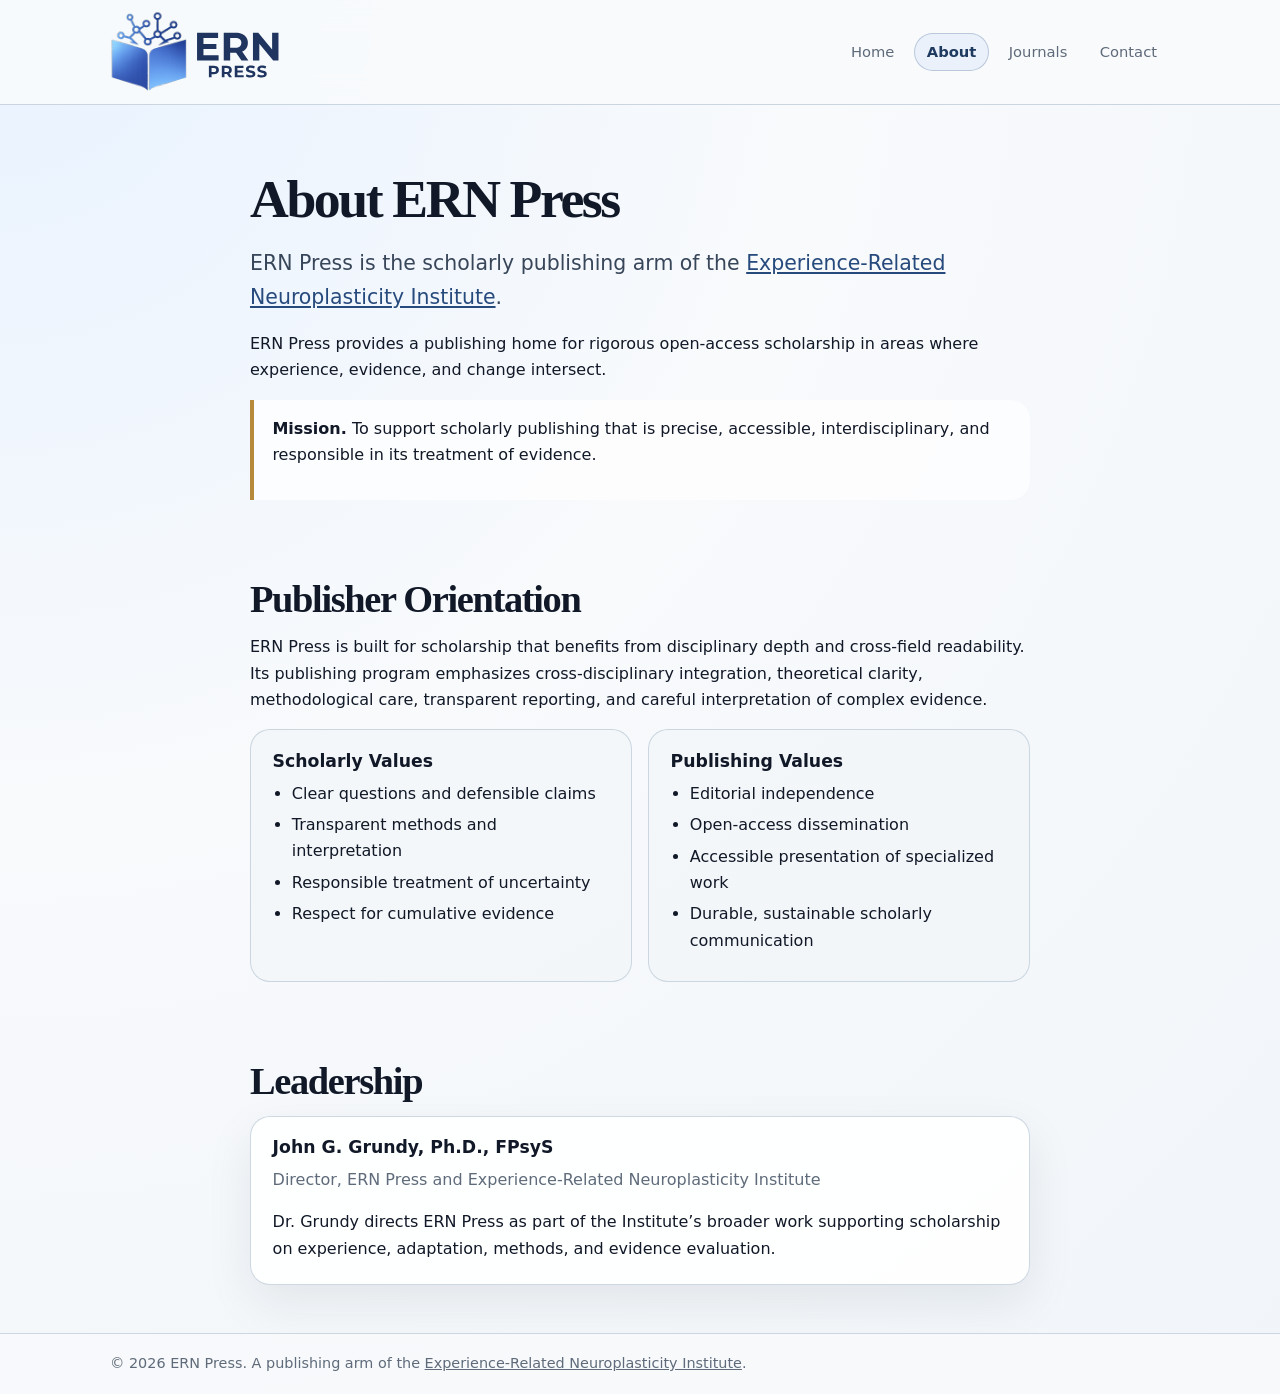
==== about.html @ b1ec0b57 "Add files via upload" ====
<!DOCTYPE html>
<html lang="en">
<head>
<meta charset="utf-8">
<title>About | ERN Press</title>
<meta name="viewport" content="width=device-width, initial-scale=1">
<meta name="description" content="About ERN Press, the scholarly publishing arm of the Experience-Related Neuroplasticity Institute.">
<link rel="stylesheet" href="styles.css?v=20260714">
<link rel="icon" type="image/png" href="images/favicon.png">
<link rel="apple-touch-icon" href="images/apple-touch-icon.png">
<link rel="canonical" href="https://ernpress.com/about.html">
</head>
<body>
<div class="page">
<header class="header">
<div class="header-inner">
<a href="index.html" class="brand-link" aria-label="ERN Press home">
<div class="brand">
<img class="brand-logo" src="images/ERN_Press_Final.svg" alt="ERN Press logo">
</div>
</a>
<button class="nav-toggle" type="button" aria-controls="site-nav" aria-expanded="false">Menu</button>
<nav class="nav" id="site-nav" aria-label="Primary">
<a href="index.html">Home</a>
<a class="active" href="about.html" aria-current="page">About</a>
<a href="publishing.html">Journals</a>
<a href="contact.html">Contact</a>
</nav>
</div>
</header>
<main>
<section class="section section-narrow">
<h1>About ERN Press</h1>
<p class="lead">ERN Press is the scholarly publishing arm of the <a href="https://erninstitute.com/">Experience-Related Neuroplasticity Institute</a>.</p>
<p>ERN Press provides a publishing home for rigorous open-access scholarship in areas where experience, evidence, and change intersect.</p>
<div class="callout">
<p><strong>Mission.</strong> To support scholarly publishing that is precise, accessible, interdisciplinary, and responsible in its treatment of evidence.</p>
</div>
</section>

<section class="section section-narrow section-tight">
<h2>Publisher Orientation</h2>
<p>ERN Press is built for scholarship that benefits from disciplinary depth and cross-field readability. Its publishing program emphasizes cross-disciplinary integration, theoretical clarity, methodological care, transparent reporting, and careful interpretation of complex evidence.</p>
<div class="grid-2">
<div class="card card-soft">
<h3>Scholarly Values</h3>
<ul>
<li>Clear questions and defensible claims</li>
<li>Transparent methods and interpretation</li>
<li>Responsible treatment of uncertainty</li>
<li>Respect for cumulative evidence</li>
</ul>
</div>
<div class="card card-soft">
<h3>Publishing Values</h3>
<ul>
<li>Editorial independence</li>
<li>Open-access dissemination</li>
<li>Accessible presentation of specialized work</li>
<li>Durable, sustainable scholarly communication</li>
</ul>
</div>
</div>
</section>

<section class="section section-narrow section-tight">
<h2>Leadership</h2>
<div class="card">
<h3>John G. Grundy, Ph.D., FPsyS</h3>
<p class="muted">Director, ERN Press and Experience-Related Neuroplasticity Institute</p>
<p>Dr. Grundy directs ERN Press as part of the Institute’s broader work supporting scholarship on experience, adaptation, methods, and evidence evaluation.</p>
</div>
</section>
</main>
<footer class="footer">
<div class="footer-inner">
<span>© <span id="year"></span> ERN Press. A publishing arm of the <a href="https://erninstitute.com/">Experience-Related Neuroplasticity Institute</a>.</span>
</div>
</footer>
</div>
<script src="site.js"></script>
</body>
</html>
---- styles.css ----
:root {
  --bg: #f8fafc;
  --surface: #ffffff;
  --surface-soft: #f1f5f9;
  --border: #dbe3ee;
  --border-strong: #bfccd9;
  --text: #111827;
  --muted: #5f6b7a;
  --accent: #274A7D;
  --accent-dark: #1e3a5f;
  --accent-soft: #eaf1fb;
  --gold: #b68a3a;
  --max-width: 1100px;
  --radius: 20px;
  --radius-pill: 999px;
  --shadow: 0 18px 48px rgba(15, 23, 42, 0.08);
}

* { box-sizing: border-box; }

html {
  margin: 0;
  padding: 0;
  overflow-x: hidden;
  overflow-y: scroll;
}

body {
  margin: 0;
  padding: 0;
  font-family: system-ui, -apple-system, BlinkMacSystemFont, "Segoe UI", sans-serif;
  background: radial-gradient(circle at top left, #e8f2ff 0, #f8fafc 42%, #f1f5f9 100%);
  color: var(--text);
  line-height: 1.65;
}

img { max-width: 100%; }

a { color: var(--accent); }

a:hover { color: var(--accent-dark); }

.page {
  min-height: 100vh;
  display: flex;
  flex-direction: column;
}

main { flex: 1; }

.header {
  position: sticky;
  top: 0;
  z-index: 20;
  backdrop-filter: blur(18px);
  background: rgba(248, 250, 252, 0.94);
  border-bottom: 1px solid rgba(191, 204, 217, 0.78);
}

.header-inner {
  max-width: var(--max-width);
  margin: 0 auto;
  padding: 0.7rem 1.25rem;
  display: flex;
  align-items: center;
  justify-content: space-between;
  gap: 1.25rem;
}

.brand-link {
  text-decoration: none;
  color: inherit;
  min-width: 0;
}

.brand {
  display: flex;
  align-items: center;
  gap: 0.9rem;
  min-width: 0;
}

.brand-logo {
  height: 82px;
  width: auto;
  display: block;
}

.brand-text {
  display: flex;
  flex-direction: column;
  line-height: 1.12;
}

.brand-line-1 {
  font-family: Georgia, "Times New Roman", serif;
  font-size: 1.1rem;
  font-weight: 700;
  letter-spacing: 0.08em;
  text-transform: uppercase;
  color: var(--text);
}

.brand-line-2 {
  font-size: 0.78rem;
  color: var(--muted);
  letter-spacing: 0.04em;
  text-transform: uppercase;
}

.nav {
  display: flex;
  flex-wrap: wrap;
  gap: 0.4rem;
  align-items: center;
  justify-content: flex-end;
  font-size: 0.92rem;
}

.nav a {
  text-decoration: none;
  color: var(--muted);
  padding: 0.38rem 0.75rem;
  border: 1px solid transparent;
  border-radius: var(--radius-pill);
}

.nav a:hover {
  color: var(--text);
  background: rgba(255, 255, 255, 0.92);
  border-color: var(--border);
}

.nav a.active {
  color: var(--accent-dark);
  background: var(--accent-soft);
  border-color: rgba(39, 74, 125, 0.25);
  font-weight: 650;
}

.nav-toggle {
  display: none;
  border: 1px solid var(--border-strong);
  background: var(--surface);
  color: var(--text);
  border-radius: var(--radius-pill);
  padding: 0.45rem 0.8rem;
  font: inherit;
  font-weight: 650;
}

.section {
  max-width: var(--max-width);
  margin: 0 auto;
  padding: 3rem 1.25rem;
}

.section-tight { padding-top: 1.8rem; }

.section-narrow { max-width: 820px; }

.hero {
  display: grid;
  grid-template-columns: minmax(0, 1.25fr) minmax(300px, 0.75fr);
  gap: 2rem;
  align-items: center;
  padding-top: 4rem;
}

.kicker {
  display: inline-flex;
  align-items: center;
  gap: 0.5rem;
  font-size: 0.78rem;
  font-weight: 750;
  letter-spacing: 0.11em;
  text-transform: uppercase;
  color: var(--accent-dark);
  background: rgba(234, 241, 251, 0.88);
  border: 1px solid rgba(39, 74, 125, 0.18);
  border-radius: var(--radius-pill);
  padding: 0.36rem 0.74rem;
}

.kicker-dot {
  width: 0.46rem;
  height: 0.46rem;
  border-radius: 50%;
  background: var(--gold);
}

h1, h2, h3 {
  line-height: 1.15;
  margin-top: 0;
  color: var(--text);
}

h1 {
  font-family: Georgia, "Times New Roman", serif;
  font-size: clamp(2.25rem, 4.2vw, 3.9rem);
  letter-spacing: -0.045em;
  margin: 1rem 0 1rem;
}

h2 {
  font-family: Georgia, "Times New Roman", serif;
  font-size: clamp(1.7rem, 3vw, 2.45rem);
  letter-spacing: -0.035em;
  margin-bottom: 0.8rem;
}

h3 {
  font-size: 1.08rem;
  margin-bottom: 0.55rem;
}

p { margin: 0 0 1rem; }

.lead {
  font-size: clamp(1.08rem, 2vw, 1.28rem);
  color: #38465a;
  max-width: 760px;
}

.muted { color: var(--muted); }

.small { font-size: 0.92rem; }

.btn-row {
  display: flex;
  flex-wrap: wrap;
  gap: 0.75rem;
  align-items: center;
  margin-top: 1.25rem;
}

.btn {
  display: inline-flex;
  align-items: center;
  justify-content: center;
  min-height: 2.65rem;
  padding: 0.68rem 1.05rem;
  border-radius: var(--radius-pill);
  text-decoration: none;
  border: 1px solid transparent;
  font-weight: 750;
  line-height: 1.1;
}

.btn-primary {
  background: var(--accent);
  color: white;
  box-shadow: 0 12px 30px rgba(39, 74, 125, 0.22);
}

.btn-primary:hover { color: white; background: var(--accent-dark); }

.btn-outline {
  background: rgba(255, 255, 255, 0.8);
  color: var(--accent-dark);
  border-color: var(--border-strong);
}

.btn-outline:hover { background: white; color: var(--accent-dark); }

.btn-disabled {
  background: var(--surface-soft);
  color: var(--muted);
  border-color: var(--border);
  cursor: default;
}

.card {
  background: rgba(255, 255, 255, 0.9);
  border: 1px solid rgba(191, 204, 217, 0.76);
  border-radius: var(--radius);
  box-shadow: var(--shadow);
  padding: 1.35rem;
}

.card-soft {
  background: rgba(241, 245, 249, 0.72);
  box-shadow: none;
}

.card h3:last-child,
.card p:last-child,
.card ul:last-child { margin-bottom: 0; }

.grid-2 {
  display: grid;
  grid-template-columns: repeat(2, minmax(0, 1fr));
  gap: 1rem;
}

.grid-3 {
  display: grid;
  grid-template-columns: repeat(3, minmax(0, 1fr));
  gap: 1rem;
}

.feature-card {
  display: grid;
  grid-template-columns: minmax(0, 0.75fr) minmax(0, 1.25fr);
  gap: 1.25rem;
  align-items: center;
}

.logo-panel {
  display: flex;
  align-items: center;
  justify-content: center;
  min-height: 220px;
  background: linear-gradient(135deg, rgba(234, 241, 251, 0.9), rgba(255, 255, 255, 0.9));
  border: 1px solid var(--border);
  border-radius: calc(var(--radius) - 4px);
  padding: 1.25rem;
}

.journal-logo { max-height: 125px; width: auto; }

ul {
  padding-left: 1.2rem;
  margin-top: 0.4rem;
}

li { margin: 0.32rem 0; }

.pill-list {
  display: flex;
  flex-wrap: wrap;
  gap: 0.55rem;
  padding: 0;
  margin: 1rem 0 0;
  list-style: none;
}

.pill-list li {
  margin: 0;
  padding: 0.42rem 0.72rem;
  border: 1px solid var(--border);
  border-radius: var(--radius-pill);
  background: rgba(255, 255, 255, 0.82);
  color: #38465a;
  font-size: 0.92rem;
}

.info-list {
  list-style: none;
  padding: 0;
  margin: 0;
}

.info-list li {
  display: grid;
  grid-template-columns: 145px minmax(0, 1fr);
  gap: 0.8rem;
  padding: 0.75rem 0;
  border-bottom: 1px solid var(--border);
}

.info-list li:last-child { border-bottom: 0; }

.info-label {
  font-weight: 750;
  color: var(--text);
}

.callout {
  border-left: 4px solid var(--gold);
  padding: 1rem 1.15rem;
  background: rgba(255, 255, 255, 0.72);
  border-radius: 0 var(--radius) var(--radius) 0;
}

.footer {
  border-top: 1px solid rgba(191, 204, 217, 0.75);
  background: rgba(248, 250, 252, 0.9);
}

.footer-inner {
  max-width: var(--max-width);
  margin: 0 auto;
  padding: 1.15rem 1.25rem;
  display: flex;
  justify-content: space-between;
  gap: 1rem;
  color: var(--muted);
  font-size: 0.9rem;
}

.footer a {
  color: inherit;
}

.footer a:hover {
  color: var(--accent-dark);
}

.related-site-note {
  margin-top: 1.25rem;
  color: var(--muted);
}

@media (max-width: 900px) {
  .hero,
  .feature-card,
  .grid-2,
  .grid-3 {
    grid-template-columns: 1fr;
  }

  .hero { padding-top: 2.5rem; }

  .brand-logo { height: 64px; }
}

@media (max-width: 760px) {
  .header-inner {
    align-items: center;
  }

  .brand-text { display: none; }

  .nav-toggle { display: inline-flex; }

  .nav {
    display: none;
    position: absolute;
    left: 1rem;
    right: 1rem;
    top: calc(100% + 0.4rem);
    padding: 0.75rem;
    background: rgba(255, 255, 255, 0.98);
    border: 1px solid var(--border-strong);
    border-radius: 18px;
    box-shadow: var(--shadow);
  }

  body.nav-open .nav { display: grid; }

  .nav a { width: 100%; }

  .footer-inner {
    flex-direction: column;
  }

  .info-list li {
    grid-template-columns: 1fr;
    gap: 0.2rem;
  }
}
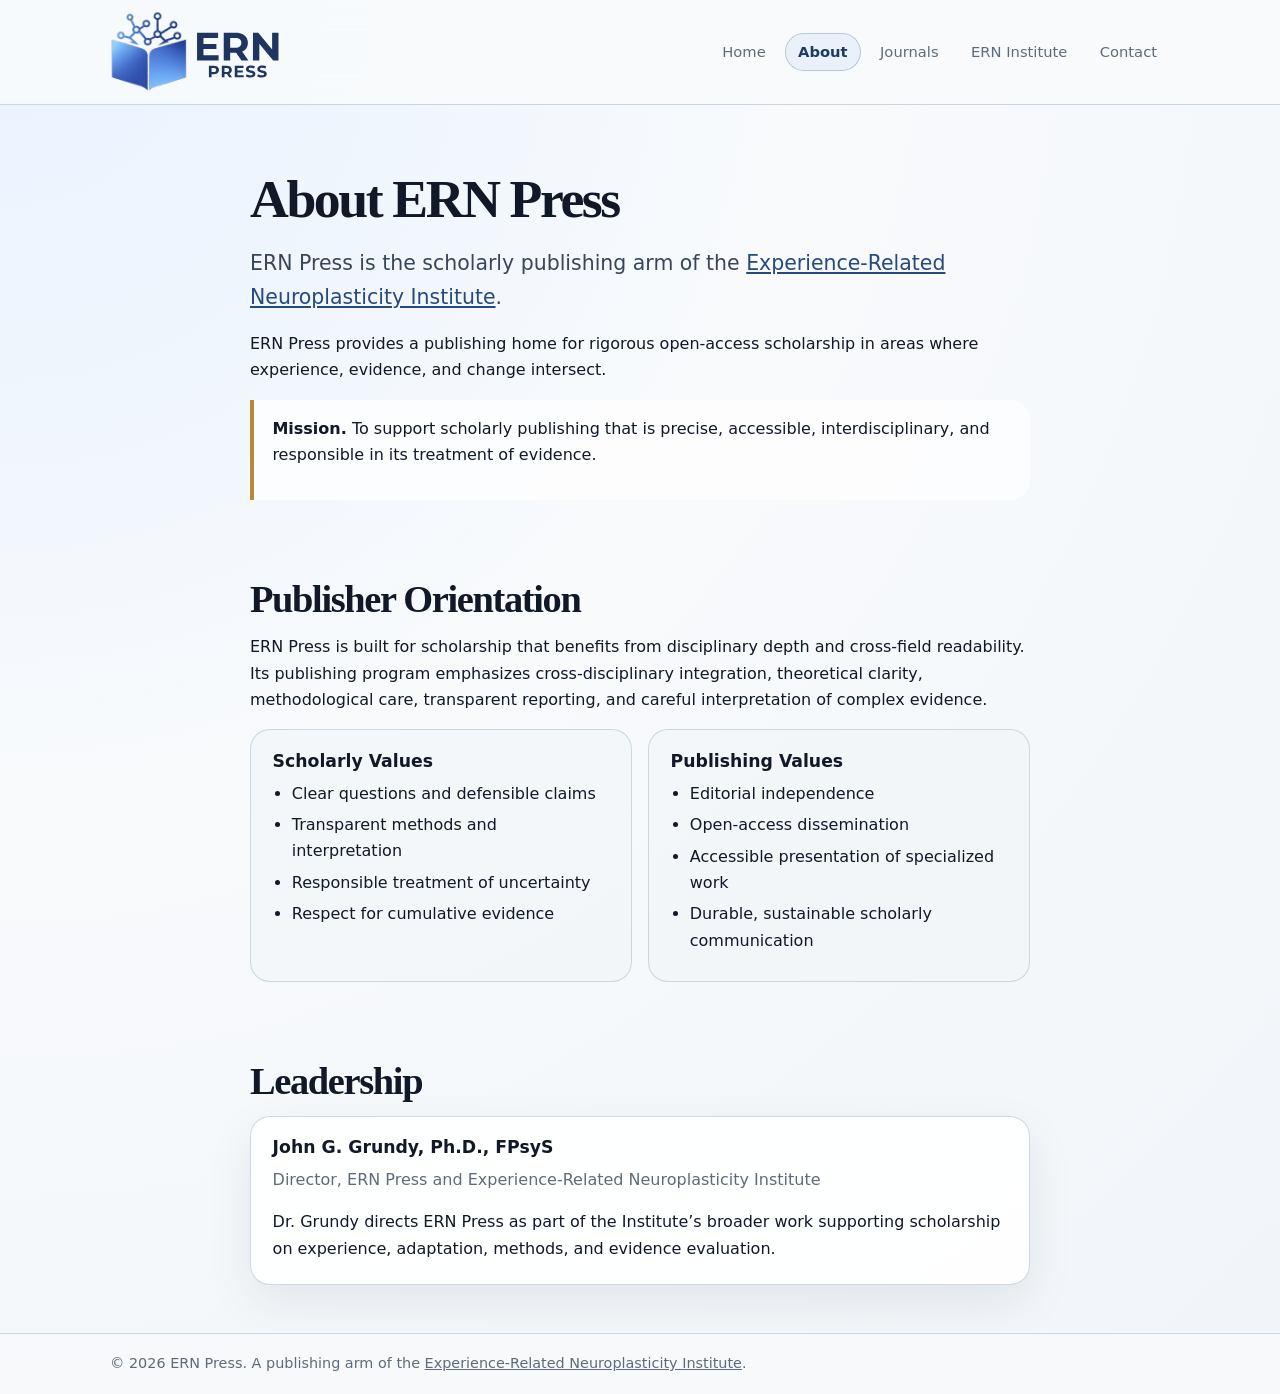
==== commit 31a9eb5f: "Added ERN Institute to menu" ====
--- a/about.html
+++ b/about.html
@@ -24,6 +24,7 @@
 <a href="index.html">Home</a>
 <a class="active" href="about.html" aria-current="page">About</a>
 <a href="publishing.html">Journals</a>
+<a href="https://erninstitute.com/">ERN Institute</a>
 <a href="contact.html">Contact</a>
 </nav>
 </div>
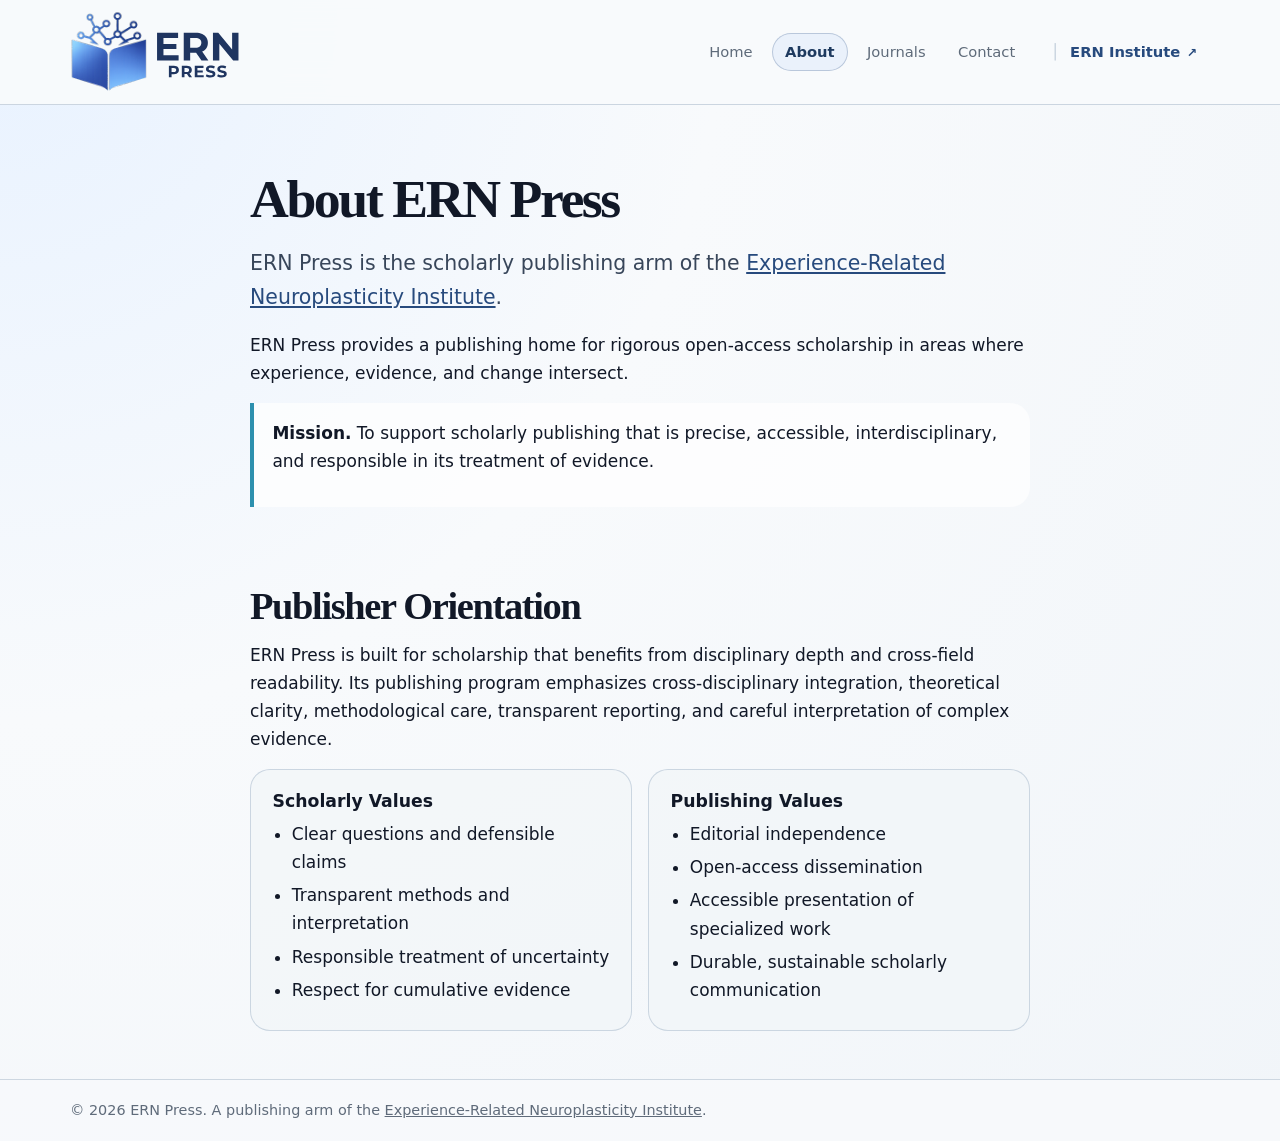
==== commit 29a35b72: "Add files via upload" ====
--- a/about.html
+++ b/about.html
@@ -5,7 +5,7 @@
 <title>About | ERN Press</title>
 <meta name="viewport" content="width=device-width, initial-scale=1">
 <meta name="description" content="About ERN Press, the scholarly publishing arm of the Experience-Related Neuroplasticity Institute.">
-<link rel="stylesheet" href="styles.css?v=20260714">
+<link rel="stylesheet" href="styles.css?v=20260727b">
 <link rel="icon" type="image/png" href="images/favicon.png">
 <link rel="apple-touch-icon" href="images/apple-touch-icon.png">
 <link rel="canonical" href="https://ernpress.com/about.html">
@@ -24,8 +24,8 @@
 <a href="index.html">Home</a>
 <a class="active" href="about.html" aria-current="page">About</a>
 <a href="publishing.html">Journals</a>
-<a href="https://erninstitute.com/">ERN Institute</a>
 <a href="contact.html">Contact</a>
+<a class="nav-external" href="https://erninstitute.com/" aria-label="ERN Institute (external site)">ERN Institute <span class="nav-external-icon" aria-hidden="true">↗</span></a>
 </nav>
 </div>
 </header>
@@ -64,14 +64,6 @@
 </div>
 </section>
 
-<section class="section section-narrow section-tight">
-<h2>Leadership</h2>
-<div class="card">
-<h3>John G. Grundy, Ph.D., FPsyS</h3>
-<p class="muted">Director, ERN Press and Experience-Related Neuroplasticity Institute</p>
-<p>Dr. Grundy directs ERN Press as part of the Institute’s broader work supporting scholarship on experience, adaptation, methods, and evidence evaluation.</p>
-</div>
-</section>
 </main>
 <footer class="footer">
 <div class="footer-inner">
--- a/styles.css
+++ b/styles.css
@@ -9,8 +9,8 @@
   --accent: #274A7D;
   --accent-dark: #1e3a5f;
   --accent-soft: #eaf1fb;
-  --gold: #b68a3a;
-  --max-width: 1100px;
+  --accent-cyan: #2d90ae;
+  --max-width: 1180px;
   --radius: 20px;
   --radius-pill: 999px;
   --shadow: 0 18px 48px rgba(15, 23, 42, 0.08);
@@ -31,6 +31,7 @@
   font-family: system-ui, -apple-system, BlinkMacSystemFont, "Segoe UI", sans-serif;
   background: radial-gradient(circle at top left, #e8f2ff 0, #f8fafc 42%, #f1f5f9 100%);
   color: var(--text);
+  font-size: 17px;
   line-height: 1.65;
 }
 
@@ -136,6 +137,32 @@
   background: var(--accent-soft);
   border-color: rgba(39, 74, 125, 0.25);
   font-weight: 650;
+}
+
+.nav a.nav-external {
+  color: var(--accent);
+  font-weight: 650;
+  margin-left: 0.2rem;
+}
+
+.nav a.nav-external::before {
+  content: "│";
+  color: var(--border-strong);
+  font-weight: 400;
+  margin-right: 0.65rem;
+}
+
+.nav a.nav-external:hover {
+  color: var(--accent-dark);
+  background: var(--accent-soft);
+  border-color: rgba(39, 74, 125, 0.32);
+}
+
+.nav-external-icon {
+  display: inline-block;
+  font-size: 0.84em;
+  margin-left: 0.08rem;
+  transform: translateY(-0.04em);
 }
 
 .nav-toggle {
@@ -186,7 +213,7 @@
   width: 0.46rem;
   height: 0.46rem;
   border-radius: 50%;
-  background: var(--gold);
+  background: var(--accent-cyan);
 }
 
 h1, h2, h3 {
@@ -367,7 +394,7 @@
 }
 
 .callout {
-  border-left: 4px solid var(--gold);
+  border-left: 4px solid var(--accent-cyan);
   padding: 1rem 1.15rem;
   background: rgba(255, 255, 255, 0.72);
   border-radius: 0 var(--radius) var(--radius) 0;
@@ -441,6 +468,16 @@
 
   .nav a { width: 100%; }
 
+  .nav a.nav-external {
+    margin: 0.25rem 0 0;
+    padding-top: 0.75rem;
+    border-top-color: var(--border);
+  }
+
+  .nav a.nav-external::before {
+    content: none;
+  }
+
   .footer-inner {
     flex-direction: column;
   }
